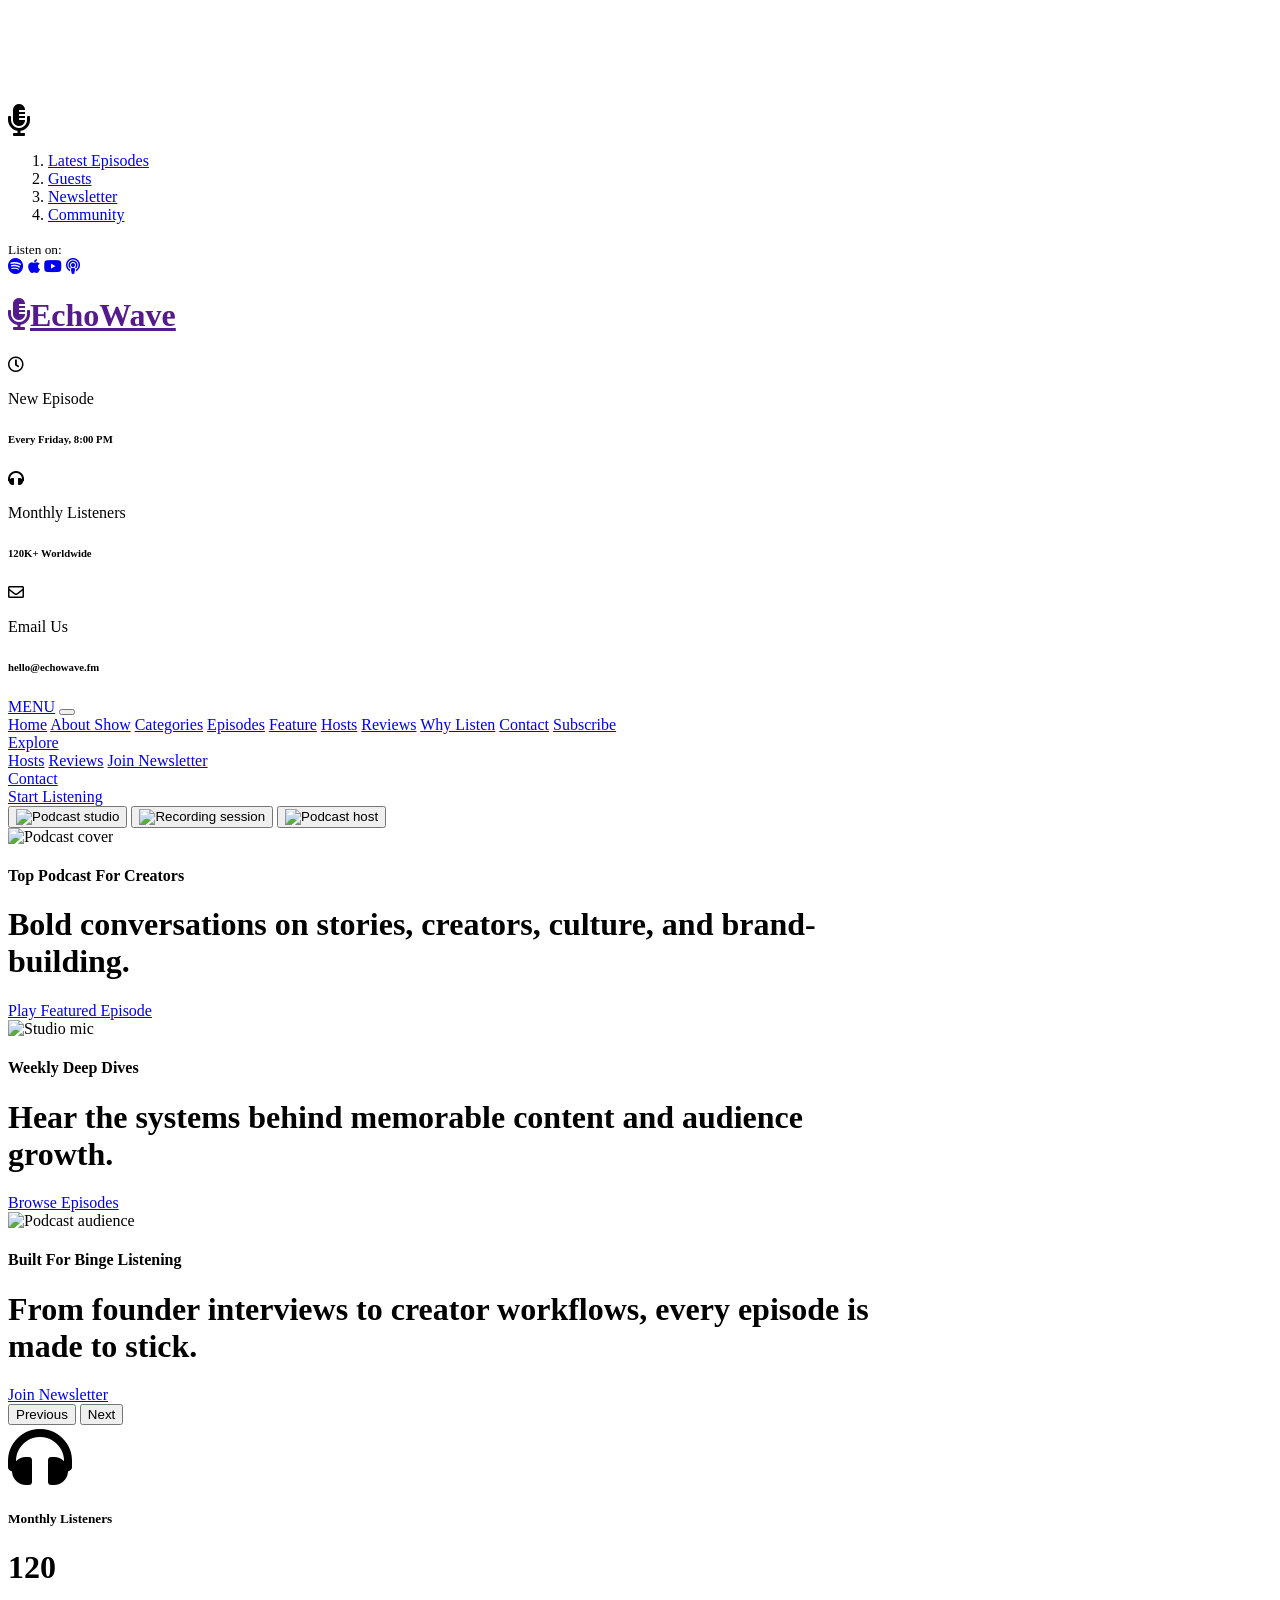
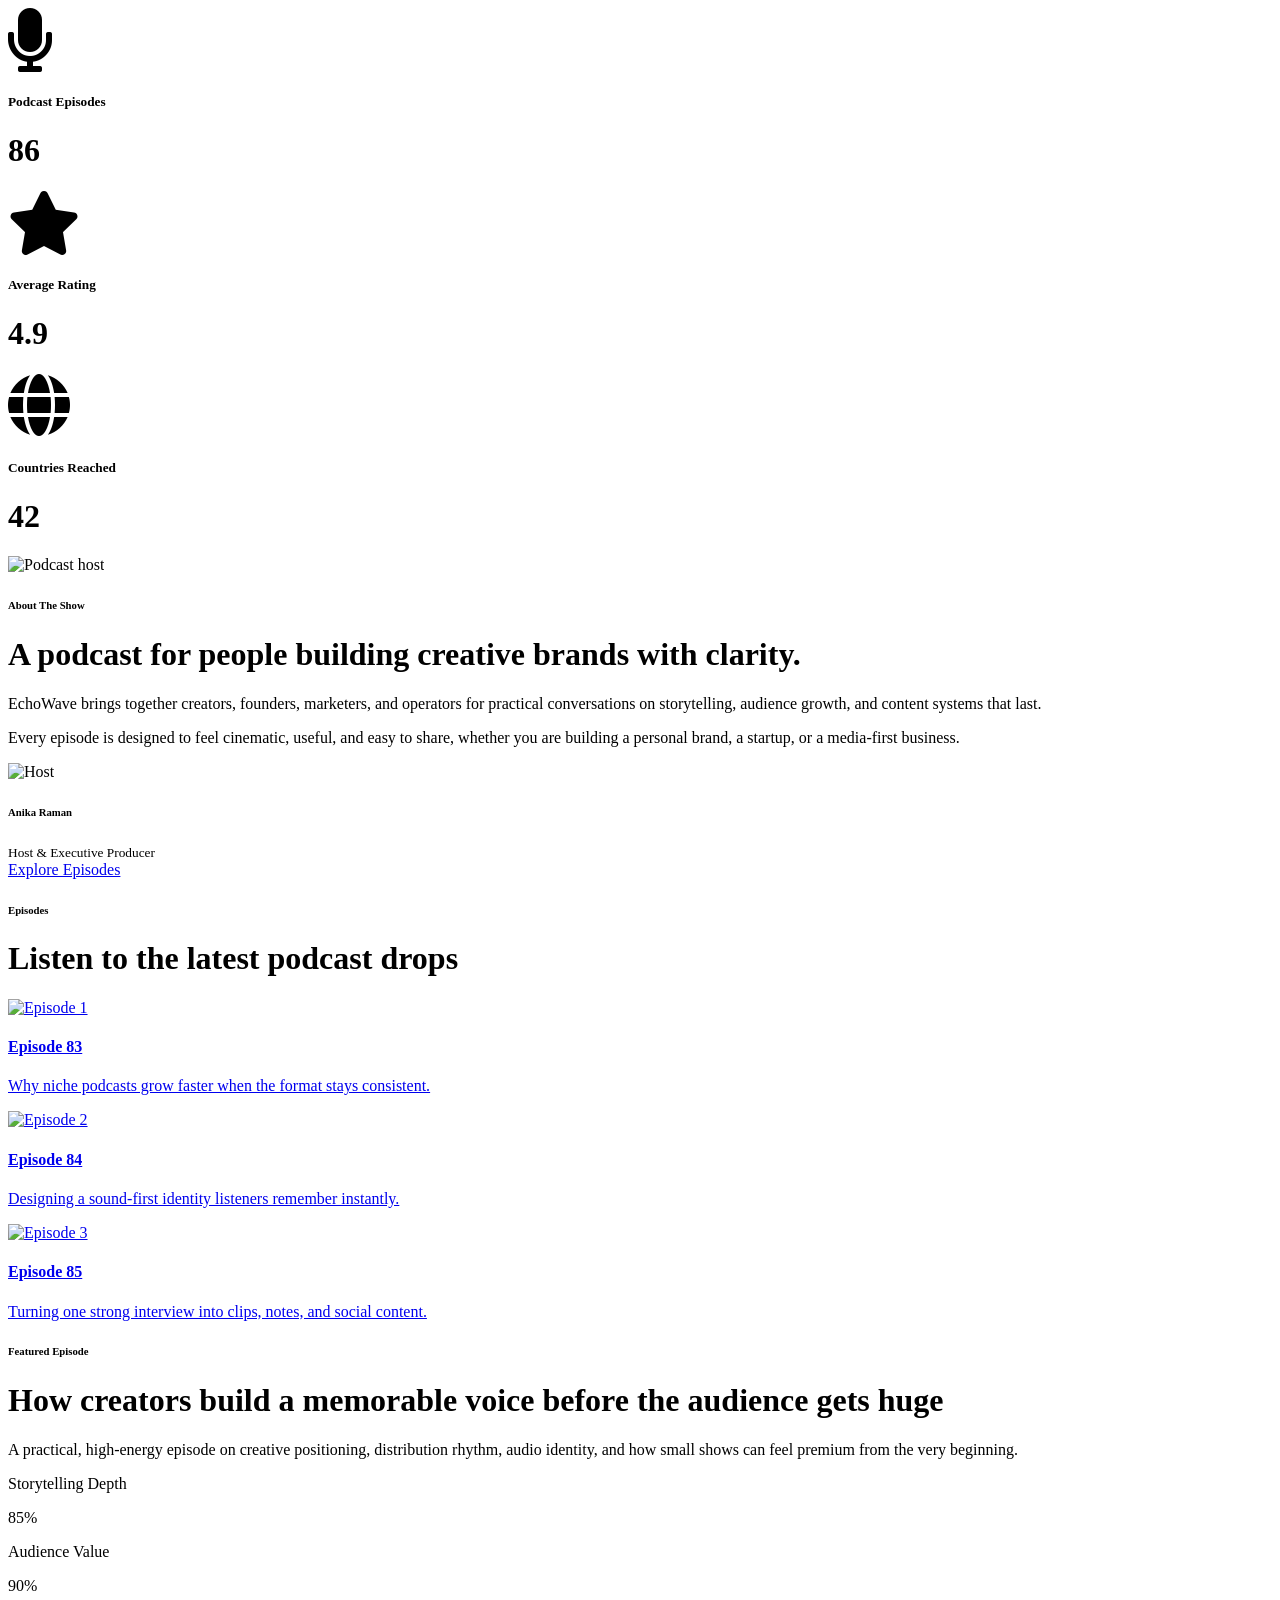
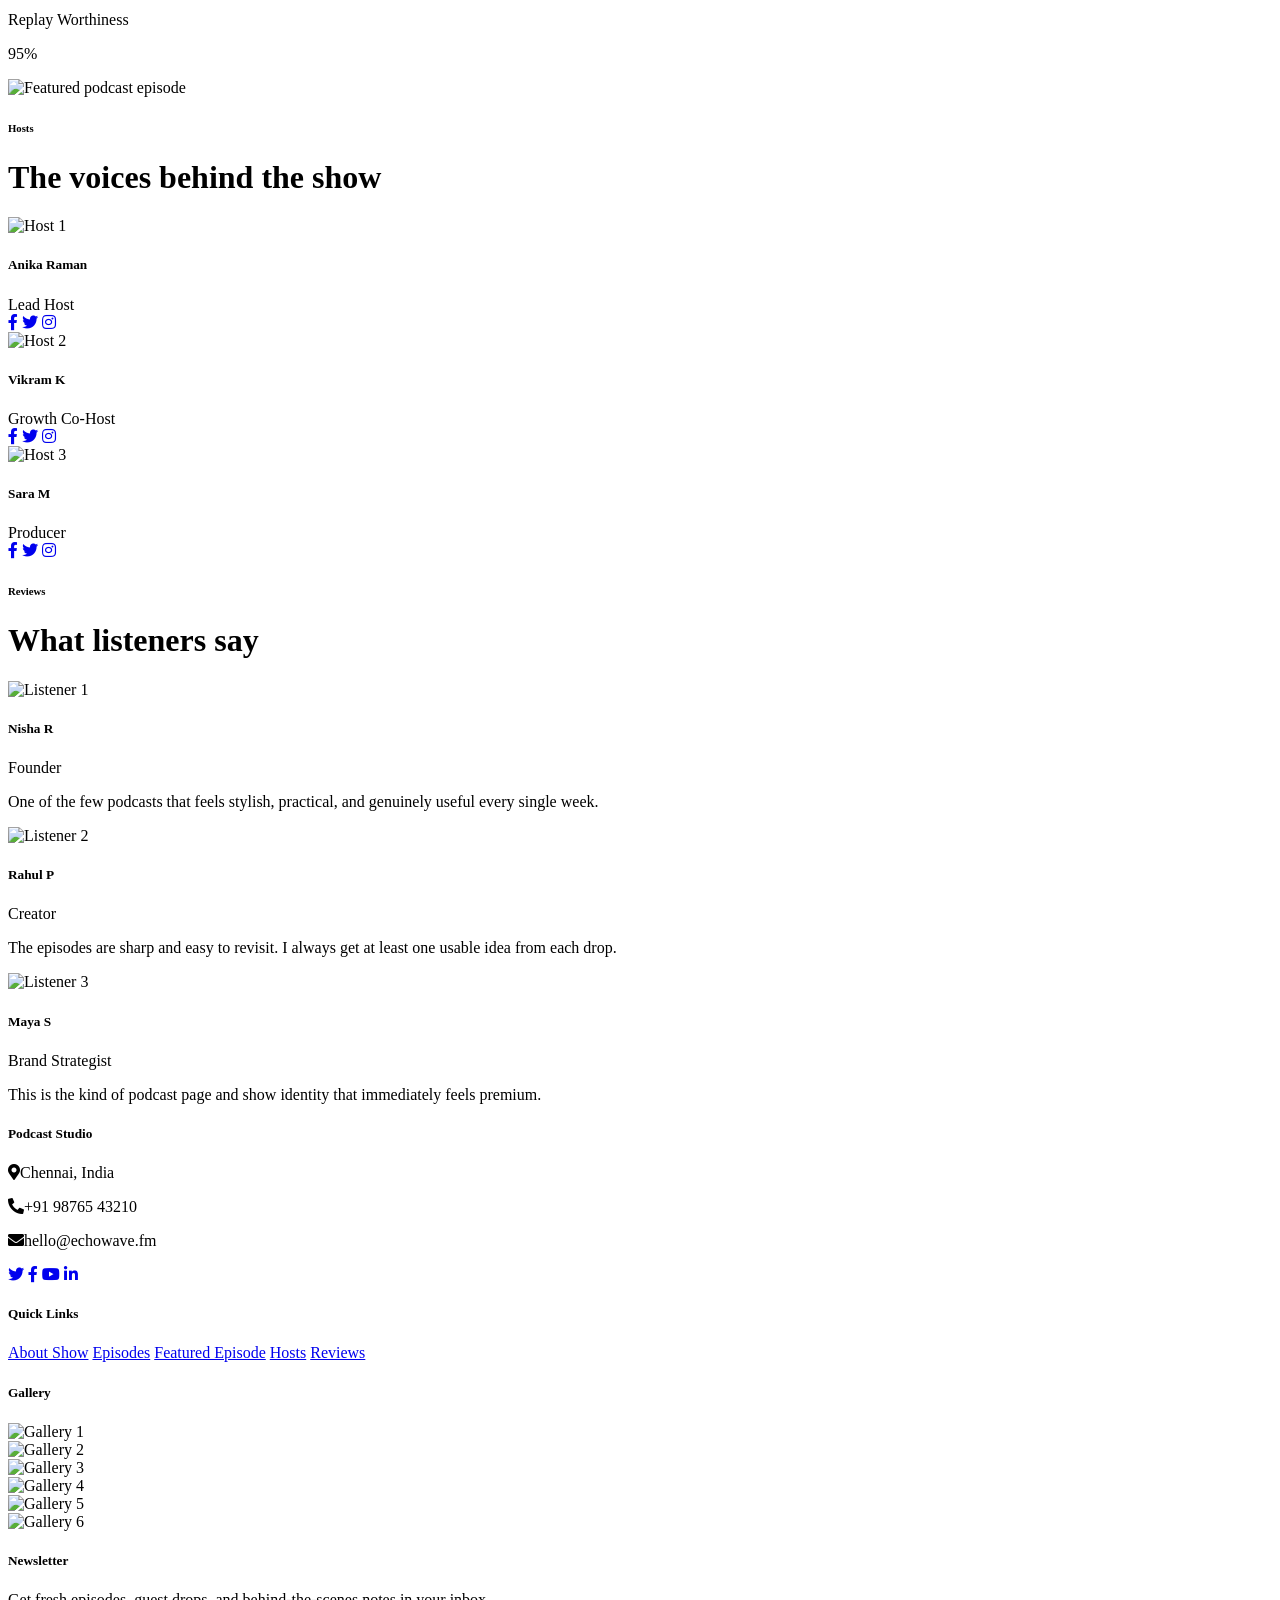
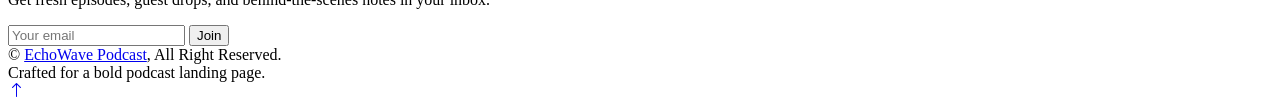
==== index.html @ df90d122 "Add files via upload" ====
<!DOCTYPE html>
<html lang="en">
<head>
    <meta charset="utf-8">
    <title>EchoWave Podcast</title>
    <meta content="width=device-width, initial-scale=1.0" name="viewport">
    <meta content="podcast, interviews, stories, creators" name="keywords">
    <meta content="EchoWave podcast landing page" name="description">

    <link href="img/favicon.ico" rel="icon">
    <link rel="preconnect" href="https://fonts.googleapis.com">
    <link rel="preconnect" href="https://fonts.gstatic.com" crossorigin>
    <link href="https://fonts.googleapis.com/css2?family=Open+Sans:wght@400;500;600;700;800&display=swap" rel="stylesheet">

    <link href="https://cdnjs.cloudflare.com/ajax/libs/font-awesome/5.10.0/css/all.min.css" rel="stylesheet">
    <link href="https://cdn.jsdelivr.net/npm/bootstrap-icons@1.4.1/font/bootstrap-icons.css" rel="stylesheet">

    <link href="lib/animate/animate.min.css" rel="stylesheet">
    <link href="lib/owlcarousel/assets/owl.carousel.min.css" rel="stylesheet">
    <link href="lib/lightbox/css/lightbox.min.css" rel="stylesheet">

    <link href="css/bootstrap.min.css" rel="stylesheet">
    <link href="css/style.css" rel="stylesheet">
</head>
<body>
    <div id="spinner" class="show bg-white position-fixed translate-middle w-100 vh-100 top-50 start-50 d-flex align-items-center justify-content-center">
        <div class="spinner-border position-relative text-primary" style="width: 6rem; height: 6rem;" role="status"></div>
        <i class="fa fa-microphone-alt fa-2x text-primary position-absolute top-50 start-50 translate-middle"></i>
    </div>

    <div class="container-fluid bg-light px-0 wow fadeIn" data-wow-delay="0.1s">
        <div class="row gx-0 align-items-center d-none d-lg-flex">
            <div class="col-lg-6 px-5 text-start">
                <ol class="breadcrumb mb-0">
                    <li class="breadcrumb-item"><a class="small text-secondary" href="#">Latest Episodes</a></li>
                    <li class="breadcrumb-item"><a class="small text-secondary" href="#">Guests</a></li>
                    <li class="breadcrumb-item"><a class="small text-secondary" href="#">Newsletter</a></li>
                    <li class="breadcrumb-item"><a class="small text-secondary" href="#">Community</a></li>
                </ol>
            </div>
            <div class="col-lg-6 px-5 text-end">
                <small>Listen on:</small>
                <div class="h-100 d-inline-flex align-items-center">
                    <a class="btn-square text-primary border-end rounded-0" href="#"><i class="fab fa-spotify"></i></a>
                    <a class="btn-square text-primary border-end rounded-0" href="#"><i class="fab fa-apple"></i></a>
                    <a class="btn-square text-primary border-end rounded-0" href="#"><i class="fab fa-youtube"></i></a>
                    <a class="btn-square text-primary pe-0" href="#"><i class="fas fa-podcast"></i></a>
                </div>
            </div>
        </div>
    </div>

    <div class="container-fluid py-4 px-5 wow fadeIn" data-wow-delay="0.1s">
        <div class="row align-items-center top-bar">
            <div class="col-lg-4 col-md-12 text-center text-lg-start">
                <a href="" class="navbar-brand m-0 p-0">
                    <h1 class="fw-bold text-primary m-0"><i class="fa fa-microphone-alt me-3"></i>EchoWave</h1>
                </a>
            </div>
            <div class="col-lg-8 col-md-7 d-none d-lg-block">
                <div class="row">
                    <div class="col-4">
                        <div class="d-flex align-items-center justify-content-end">
                            <div class="flex-shrink-0 btn-lg-square border rounded-circle">
                                <i class="far fa-clock text-primary"></i>
                            </div>
                            <div class="ps-3">
                                <p class="mb-2">New Episode</p>
                                <h6 class="mb-0">Every Friday, 8:00 PM</h6>
                            </div>
                        </div>
                    </div>
                    <div class="col-4">
                        <div class="d-flex align-items-center justify-content-end">
                            <div class="flex-shrink-0 btn-lg-square border rounded-circle">
                                <i class="fa fa-headphones text-primary"></i>
                            </div>
                            <div class="ps-3">
                                <p class="mb-2">Monthly Listeners</p>
                                <h6 class="mb-0">120K+ Worldwide</h6>
                            </div>
                        </div>
                    </div>
                    <div class="col-4">
                        <div class="d-flex align-items-center justify-content-end">
                            <div class="flex-shrink-0 btn-lg-square border rounded-circle">
                                <i class="far fa-envelope text-primary"></i>
                            </div>
                            <div class="ps-3">
                                <p class="mb-2">Email Us</p>
                                <h6 class="mb-0">hello@echowave.fm</h6>
                            </div>
                        </div>
                    </div>
                </div>
            </div>
        </div>
    </div>

    <nav class="navbar navbar-expand-lg bg-primary navbar-dark sticky-top py-lg-0 px-lg-5 wow fadeIn" data-wow-delay="0.1s">
        <a href="#" class="navbar-brand ms-3 d-lg-none">MENU</a>
        <button type="button" class="navbar-toggler me-3" data-bs-toggle="collapse" data-bs-target="#navbarCollapse">
            <span class="navbar-toggler-icon"></span>
        </button>
        <div class="collapse navbar-collapse" id="navbarCollapse">
            <div class="navbar-nav me-auto p-3 p-lg-0">
                 <a href="index.html" class="nav-item nav-link">Home</a>
                <a href="about.html" class="nav-item nav-link">About Show</a>
                <a href="service.html" class="nav-item nav-link">Categories</a>
                <a href="project.html" class="nav-item nav-link">Episodes</a>
                <a href="#feature.html" class="nav-item nav-link">Feature</a>
                <a href="team.html" class="nav-item nav-link">Hosts</a>
                <a href="testimonial.html" class="nav-item nav-link">Reviews</a>
                <a href="feature.html" class="nav-item nav-link">Why Listen</a>
                <a href="contact.html" class="nav-item nav-link">Contact</a>
                <a href="#newsletter" class="nav-item nav-link">Subscribe</a>
                <div class="nav-item dropdown">
                    <a href="#" class="nav-link dropdown-toggle" data-bs-toggle="dropdown">Explore</a>
                    <div class="dropdown-menu border-0 rounded-0 rounded-bottom m-0">
                        <a href="#hosts" class="dropdown-item">Hosts</a>
                        <a href="#reviews" class="dropdown-item">Reviews</a>
                        <a href="#contact" class="dropdown-item">Join Newsletter</a>
                    </div>
                </div>
                <a href="#contact" class="nav-item nav-link">Contact</a>
            </div>
            <a href="#episodes" class="btn btn-sm btn-light rounded-pill py-2 px-4 d-none d-lg-block">Start Listening</a>
        </div>
    </nav>

    <div class="container-fluid p-0 mb-5 wow fadeIn" data-wow-delay="0.1s">
        <div id="header-carousel" class="carousel slide" data-bs-ride="carousel">
            <div class="carousel-indicators">
                <button type="button" data-bs-target="#header-carousel" data-bs-slide-to="0" class="active" aria-current="true" aria-label="Slide 1">
                    <img class="img-fluid" src="img/carousel-1.jpg" alt="Podcast studio">
                </button>
                <button type="button" data-bs-target="#header-carousel" data-bs-slide-to="1" aria-label="Slide 2">
                    <img class="img-fluid" src="img/carousel-2.jpg" alt="Recording session">
                </button>
                <button type="button" data-bs-target="#header-carousel" data-bs-slide-to="2" aria-label="Slide 3">
                    <img class="img-fluid" src="img/carousel-3.jpg" alt="Podcast host">
                </button>
            </div>
            <div class="carousel-inner">
                <div class="carousel-item active">
                    <img class="w-100" src="img/carousel-1.jpg" alt="Podcast cover">
                    <div class="carousel-caption">
                        <div class="p-3" style="max-width: 900px;">
                            <h4 class="text-white text-uppercase mb-4 animated zoomIn">Top Podcast For Creators</h4>
                            <h1 class="display-1 text-white mb-4 animated zoomIn">Bold conversations on stories, creators, culture, and brand-building.</h1>
                            <a href="#featured" class="btn btn-primary rounded-pill py-3 px-5">Play Featured Episode</a>
                        </div>
                    </div>
                </div>
                <div class="carousel-item">
                    <img class="w-100" src="img/carousel-2.jpg" alt="Studio mic">
                    <div class="carousel-caption">
                        <div class="p-3" style="max-width: 900px;">
                            <h4 class="text-white text-uppercase mb-4 animated zoomIn">Weekly Deep Dives</h4>
                            <h1 class="display-1 text-white mb-4 animated zoomIn">Hear the systems behind memorable content and audience growth.</h1>
                            <a href="#episodes" class="btn btn-primary rounded-pill py-3 px-5">Browse Episodes</a>
                        </div>
                    </div>
                </div>
                <div class="carousel-item">
                    <img class="w-100" src="img/carousel-3.jpg" alt="Podcast audience">
                    <div class="carousel-caption">
                        <div class="p-3" style="max-width: 900px;">
                            <h4 class="text-white text-uppercase mb-4 animated zoomIn">Built For Binge Listening</h4>
                            <h1 class="display-1 text-white mb-4 animated zoomIn">From founder interviews to creator workflows, every episode is made to stick.</h1>
                            <a href="#contact" class="btn btn-primary rounded-pill py-3 px-5">Join Newsletter</a>
                        </div>
                    </div>
                </div>
            </div>
            <button class="carousel-control-prev" type="button" data-bs-target="#header-carousel" data-bs-slide="prev">
                <span class="carousel-control-prev-icon" aria-hidden="true"></span>
                <span class="visually-hidden">Previous</span>
            </button>
            <button class="carousel-control-next" type="button" data-bs-target="#header-carousel" data-bs-slide="next">
                <span class="carousel-control-next-icon" aria-hidden="true"></span>
                <span class="visually-hidden">Next</span>
            </button>
        </div>
    </div>

    <div class="container-xxl py-5">
        <div class="container">
            <div class="row g-4">
                <div class="col-lg-3 col-md-6 wow fadeInUp" data-wow-delay="0.1s">
                    <div class="fact-item bg-light rounded text-center h-100 p-5">
                        <i class="fa fa-headphones fa-4x text-primary mb-4"></i>
                        <h5 class="mb-3">Monthly Listeners</h5>
                        <h1 class="display-5 mb-0" data-toggle="counter-up">120</h1>
                    </div>
                </div>
                <div class="col-lg-3 col-md-6 wow fadeInUp" data-wow-delay="0.3s">
                    <div class="fact-item bg-light rounded text-center h-100 p-5">
                        <i class="fa fa-microphone fa-4x text-primary mb-4"></i>
                        <h5 class="mb-3">Podcast Episodes</h5>
                        <h1 class="display-5 mb-0" data-toggle="counter-up">86</h1>
                    </div>
                </div>
                <div class="col-lg-3 col-md-6 wow fadeInUp" data-wow-delay="0.5s">
                    <div class="fact-item bg-light rounded text-center h-100 p-5">
                        <i class="fa fa-star fa-4x text-primary mb-4"></i>
                        <h5 class="mb-3">Average Rating</h5>
                        <h1 class="display-5 mb-0">4.9</h1>
                    </div>
                </div>
                <div class="col-lg-3 col-md-6 wow fadeInUp" data-wow-delay="0.7s">
                    <div class="fact-item bg-light rounded text-center h-100 p-5">
                        <i class="fa fa-globe fa-4x text-primary mb-4"></i>
                        <h5 class="mb-3">Countries Reached</h5>
                        <h1 class="display-5 mb-0" data-toggle="counter-up">42</h1>
                    </div>
                </div>
            </div>
        </div>
    </div>

    <div class="container-xxl py-5" id="about">
        <div class="container">
            <div class="row g-5">
                <div class="col-lg-6 wow fadeInUp" data-wow-delay="0.1s">
                    <div class="img-border">
                        <img class="img-fluid" src="img/about.jpg" alt="Podcast host">
                    </div>
                </div>
                <div class="col-lg-6 wow fadeInUp" data-wow-delay="0.5s">
                    <div class="h-100">
                        <h6 class="section-title bg-white text-start text-primary pe-3">About The Show</h6>
                        <h1 class="display-6 mb-4">A podcast for people building <span class="text-primary">creative brands</span> with clarity.</h1>
                        <p>EchoWave brings together creators, founders, marketers, and operators for practical conversations on storytelling, audience growth, and content systems that last.</p>
                        <p class="mb-4">Every episode is designed to feel cinematic, useful, and easy to share, whether you are building a personal brand, a startup, or a media-first business.</p>
                        <div class="d-flex align-items-center mb-4 pb-2">
                            <img class="flex-shrink-0 rounded-circle" src="img/team-1.jpg" alt="Host" style="width: 50px; height: 50px;">
                            <div class="ps-4">
                                <h6>Anika Raman</h6>
                                <small>Host & Executive Producer</small>
                            </div>
                        </div>
                        <a class="btn btn-primary rounded-pill py-3 px-5" href="#episodes">Explore Episodes</a>
                    </div>
                </div>
            </div>
        </div>
    </div>

    <div class="container-xxl py-5" id="episodes">
        <div class="container">
            <div class="text-center mx-auto mb-5 wow fadeInUp" data-wow-delay="0.1s" style="max-width: 600px;">
                <h6 class="section-title bg-white text-center text-primary px-3">Episodes</h6>
                <h1 class="display-6 mb-4">Listen to the latest podcast drops</h1>
            </div>
            <div class="row g-4">
                <div class="col-lg-4 col-md-6 wow fadeInUp" data-wow-delay="0.1s">
                    <a class="service-item d-block rounded text-center h-100 p-4" href="#">
                        <img class="img-fluid rounded mb-4" src="img/service-1.jpg" alt="Episode 1">
                        <h4 class="mb-3">Episode 83</h4>
                        <p class="mb-0">Why niche podcasts grow faster when the format stays consistent.</p>
                    </a>
                </div>
                <div class="col-lg-4 col-md-6 wow fadeInUp" data-wow-delay="0.3s">
                    <a class="service-item d-block rounded text-center h-100 p-4" href="#">
                        <img class="img-fluid rounded mb-4" src="img/service-2.jpg" alt="Episode 2">
                        <h4 class="mb-3">Episode 84</h4>
                        <p class="mb-0">Designing a sound-first identity listeners remember instantly.</p>
                    </a>
                </div>
                <div class="col-lg-4 col-md-6 wow fadeInUp" data-wow-delay="0.5s">
                    <a class="service-item d-block rounded text-center h-100 p-4" href="#">
                        <img class="img-fluid rounded mb-4" src="img/service-3.jpg" alt="Episode 3">
                        <h4 class="mb-3">Episode 85</h4>
                        <p class="mb-0">Turning one strong interview into clips, notes, and social content.</p>
                    </a>
                </div>
            </div>
        </div>
    </div>

    <div class="container-xxl py-5" id="featured">
        <div class="container">
            <div class="row g-5">
                <div class="col-lg-6 wow fadeInUp" data-wow-delay="0.1s">
                    <div class="h-100">
                        <h6 class="section-title bg-white text-start text-primary pe-3">Featured Episode</h6>
                        <h1 class="display-6 mb-4">How creators build a memorable voice before the audience gets huge</h1>
                        <p class="mb-4">A practical, high-energy episode on creative positioning, distribution rhythm, audio identity, and how small shows can feel premium from the very beginning.</p>
                        <div class="row g-4">
                            <div class="col-12">
                                <div class="skill">
                                    <div class="d-flex justify-content-between">
                                        <p class="mb-2">Storytelling Depth</p>
                                        <p class="mb-2">85%</p>
                                    </div>
                                    <div class="progress">
                                        <div class="progress-bar bg-primary" role="progressbar" aria-valuenow="85" aria-valuemin="0" aria-valuemax="100"></div>
                                    </div>
                                </div>
                            </div>
                            <div class="col-12">
                                <div class="skill">
                                    <div class="d-flex justify-content-between">
                                        <p class="mb-2">Audience Value</p>
                                        <p class="mb-2">90%</p>
                                    </div>
                                    <div class="progress">
                                        <div class="progress-bar bg-primary" role="progressbar" aria-valuenow="90" aria-valuemin="0" aria-valuemax="100"></div>
                                    </div>
                                </div>
                            </div>
                            <div class="col-12">
                                <div class="skill">
                                    <div class="d-flex justify-content-between">
                                        <p class="mb-2">Replay Worthiness</p>
                                        <p class="mb-2">95%</p>
                                    </div>
                                    <div class="progress">
                                        <div class="progress-bar bg-primary" role="progressbar" aria-valuenow="95" aria-valuemin="0" aria-valuemax="100"></div>
                                    </div>
                                </div>
                            </div>
                        </div>
                    </div>
                </div>
                <div class="col-lg-6 wow fadeInUp" data-wow-delay="0.5s">
                    <div class="img-border">
                        <img class="img-fluid" src="img/feature.jpg" alt="Featured podcast episode">
                    </div>
                </div>
            </div>
        </div>
    </div>

    <div class="container-xxl py-5" id="hosts">
        <div class="container">
            <div class="text-center mx-auto mb-5 wow fadeInUp" data-wow-delay="0.1s" style="max-width: 600px;">
                <h6 class="section-title bg-white text-center text-primary px-3">Hosts</h6>
                <h1 class="display-6 mb-4">The voices behind the show</h1>
            </div>
            <div class="row g-4">
                <div class="col-lg-4 col-md-6 wow fadeInUp" data-wow-delay="0.1s">
                    <div class="team-item text-center p-4">
                        <img class="img-fluid border rounded-circle w-75 p-2 mb-4" src="img/team-1.jpg" alt="Host 1">
                        <div class="team-text">
                            <div class="team-title">
                                <h5>Anika Raman</h5>
                                <span>Lead Host</span>
                            </div>
                            <div class="team-social">
                                <a class="btn btn-square btn-primary rounded-circle" href="#"><i class="fab fa-facebook-f"></i></a>
                                <a class="btn btn-square btn-primary rounded-circle" href="#"><i class="fab fa-twitter"></i></a>
                                <a class="btn btn-square btn-primary rounded-circle" href="#"><i class="fab fa-instagram"></i></a>
                            </div>
                        </div>
                    </div>
                </div>
                <div class="col-lg-4 col-md-6 wow fadeInUp" data-wow-delay="0.3s">
                    <div class="team-item text-center p-4">
                        <img class="img-fluid border rounded-circle w-75 p-2 mb-4" src="img/team-2.jpg" alt="Host 2">
                        <div class="team-text">
                            <div class="team-title">
                                <h5>Vikram K</h5>
                                <span>Growth Co-Host</span>
                            </div>
                            <div class="team-social">
                                <a class="btn btn-square btn-primary rounded-circle" href="#"><i class="fab fa-facebook-f"></i></a>
                                <a class="btn btn-square btn-primary rounded-circle" href="#"><i class="fab fa-twitter"></i></a>
                                <a class="btn btn-square btn-primary rounded-circle" href="#"><i class="fab fa-instagram"></i></a>
                            </div>
                        </div>
                    </div>
                </div>
                <div class="col-lg-4 col-md-6 wow fadeInUp" data-wow-delay="0.5s">
                    <div class="team-item text-center p-4">
                        <img class="img-fluid border rounded-circle w-75 p-2 mb-4" src="img/team-3.jpg" alt="Host 3">
                        <div class="team-text">
                            <div class="team-title">
                                <h5>Sara M</h5>
                                <span>Producer</span>
                            </div>
                            <div class="team-social">
                                <a class="btn btn-square btn-primary rounded-circle" href="#"><i class="fab fa-facebook-f"></i></a>
                                <a class="btn btn-square btn-primary rounded-circle" href="#"><i class="fab fa-twitter"></i></a>
                                <a class="btn btn-square btn-primary rounded-circle" href="#"><i class="fab fa-instagram"></i></a>
                            </div>
                        </div>
                    </div>
                </div>
            </div>
        </div>
    </div>

    <div class="container-xxl py-5" id="reviews">
        <div class="container">
            <div class="text-center mx-auto mb-5 wow fadeInUp" data-wow-delay="0.1s" style="max-width: 600px;">
                <h6 class="section-title bg-white text-center text-primary px-3">Reviews</h6>
                <h1 class="display-6 mb-4">What listeners say</h1>
            </div>
            <div class="owl-carousel testimonial-carousel wow fadeInUp" data-wow-delay="0.1s">
                <div class="testimonial-item bg-light rounded p-4">
                    <div class="d-flex align-items-center mb-4">
                        <img class="flex-shrink-0 rounded-circle border p-1" src="img/testimonial-1.jpg" alt="Listener 1">
                        <div class="ms-4">
                            <h5 class="mb-1">Nisha R</h5>
                            <span>Founder</span>
                        </div>
                    </div>
                    <p class="mb-0">One of the few podcasts that feels stylish, practical, and genuinely useful every single week.</p>
                </div>
                <div class="testimonial-item bg-light rounded p-4">
                    <div class="d-flex align-items-center mb-4">
                        <img class="flex-shrink-0 rounded-circle border p-1" src="img/testimonial-2.jpg" alt="Listener 2">
                        <div class="ms-4">
                            <h5 class="mb-1">Rahul P</h5>
                            <span>Creator</span>
                        </div>
                    </div>
                    <p class="mb-0">The episodes are sharp and easy to revisit. I always get at least one usable idea from each drop.</p>
                </div>
                <div class="testimonial-item bg-light rounded p-4">
                    <div class="d-flex align-items-center mb-4">
                        <img class="flex-shrink-0 rounded-circle border p-1" src="img/testimonial-3.jpg" alt="Listener 3">
                        <div class="ms-4">
                            <h5 class="mb-1">Maya S</h5>
                            <span>Brand Strategist</span>
                        </div>
                    </div>
                    <p class="mb-0">This is the kind of podcast page and show identity that immediately feels premium.</p>
                </div>
            </div>
        </div>
    </div>

    <div class="container-fluid bg-dark text-body footer mt-5 pt-5 wow fadeIn" data-wow-delay="0.1s" id="contact">
        <div class="container py-5">
            <div class="row g-5">
                <div class="col-lg-3 col-md-6">
                    <h5 class="text-light mb-4">Podcast Studio</h5>
                    <p class="mb-2"><i class="fa fa-map-marker-alt me-3"></i>Chennai, India</p>
                    <p class="mb-2"><i class="fa fa-phone-alt me-3"></i>+91 98765 43210</p>
                    <p class="mb-2"><i class="fa fa-envelope me-3"></i>hello@echowave.fm</p>
                    <div class="d-flex pt-2">
                        <a class="btn btn-square btn-outline-secondary rounded-circle me-1" href="#"><i class="fab fa-twitter"></i></a>
                        <a class="btn btn-square btn-outline-secondary rounded-circle me-1" href="#"><i class="fab fa-facebook-f"></i></a>
                        <a class="btn btn-square btn-outline-secondary rounded-circle me-1" href="#"><i class="fab fa-youtube"></i></a>
                        <a class="btn btn-square btn-outline-secondary rounded-circle me-0" href="#"><i class="fab fa-linkedin-in"></i></a>
                    </div>
                </div>
                <div class="col-lg-3 col-md-6">
                    <h5 class="text-light mb-4">Quick Links</h5>
                    <a class="btn btn-link" href="#about">About Show</a>
                    <a class="btn btn-link" href="#episodes">Episodes</a>
                    <a class="btn btn-link" href="#featured">Featured Episode</a>
                    <a class="btn btn-link" href="#hosts">Hosts</a>
                    <a class="btn btn-link" href="#reviews">Reviews</a>
                </div>
                <div class="col-lg-3 col-md-6">
                    <h5 class="text-light mb-4">Gallery</h5>
                    <div class="row g-2">
                        <div class="col-4"><img class="img-fluid rounded" src="img/project-1.jpg" alt="Gallery 1"></div>
                        <div class="col-4"><img class="img-fluid rounded" src="img/project-2.jpg" alt="Gallery 2"></div>
                        <div class="col-4"><img class="img-fluid rounded" src="img/project-3.jpg" alt="Gallery 3"></div>
                        <div class="col-4"><img class="img-fluid rounded" src="img/project-4.jpg" alt="Gallery 4"></div>
                        <div class="col-4"><img class="img-fluid rounded" src="img/project-5.jpg" alt="Gallery 5"></div>
                        <div class="col-4"><img class="img-fluid rounded" src="img/project-6.jpg" alt="Gallery 6"></div>
                    </div>
                </div>
                <div class="col-lg-3 col-md-6">
                    <h5 class="text-light mb-4">Newsletter</h5>
                    <p>Get fresh episodes, guest drops, and behind-the-scenes notes in your inbox.</p>
                    <div class="position-relative mx-auto" style="max-width: 400px;">
                        <input class="form-control bg-transparent border-secondary w-100 py-3 ps-4 pe-5" type="text" placeholder="Your email">
                        <button type="button" class="btn btn-primary py-2 position-absolute top-0 end-0 mt-2 me-2">Join</button>
                    </div>
                </div>
            </div>
        </div>
        <div class="container-fluid copyright">
            <div class="container">
                <div class="row">
                    <div class="col-md-6 text-center text-md-start mb-3 mb-md-0">
                        &copy; <a href="#">EchoWave Podcast</a>, All Right Reserved.
                    </div>
                    <div class="col-md-6 text-center text-md-end">
                        Crafted for a bold podcast landing page.
                    </div>
                </div>
            </div>
        </div>
    </div>

    <a href="#" class="btn btn-lg btn-primary btn-lg-square rounded-circle back-to-top"><i class="bi bi-arrow-up"></i></a>

    <script src="https://code.jquery.com/jquery-3.4.1.min.js"></script>
    <script src="https://cdn.jsdelivr.net/npm/bootstrap@5.0.0/dist/js/bootstrap.bundle.min.js"></script>
    <script src="lib/wow/wow.min.js"></script>
    <script src="lib/easing/easing.min.js"></script>
    <script src="lib/waypoints/waypoints.min.js"></script>
    <script src="lib/counterup/counterup.min.js"></script>
    <script src="lib/owlcarousel/owl.carousel.min.js"></script>
    <script src="lib/lightbox/js/lightbox.min.js"></script>
    <script src="js/main.js"></script>
</body>
</html>
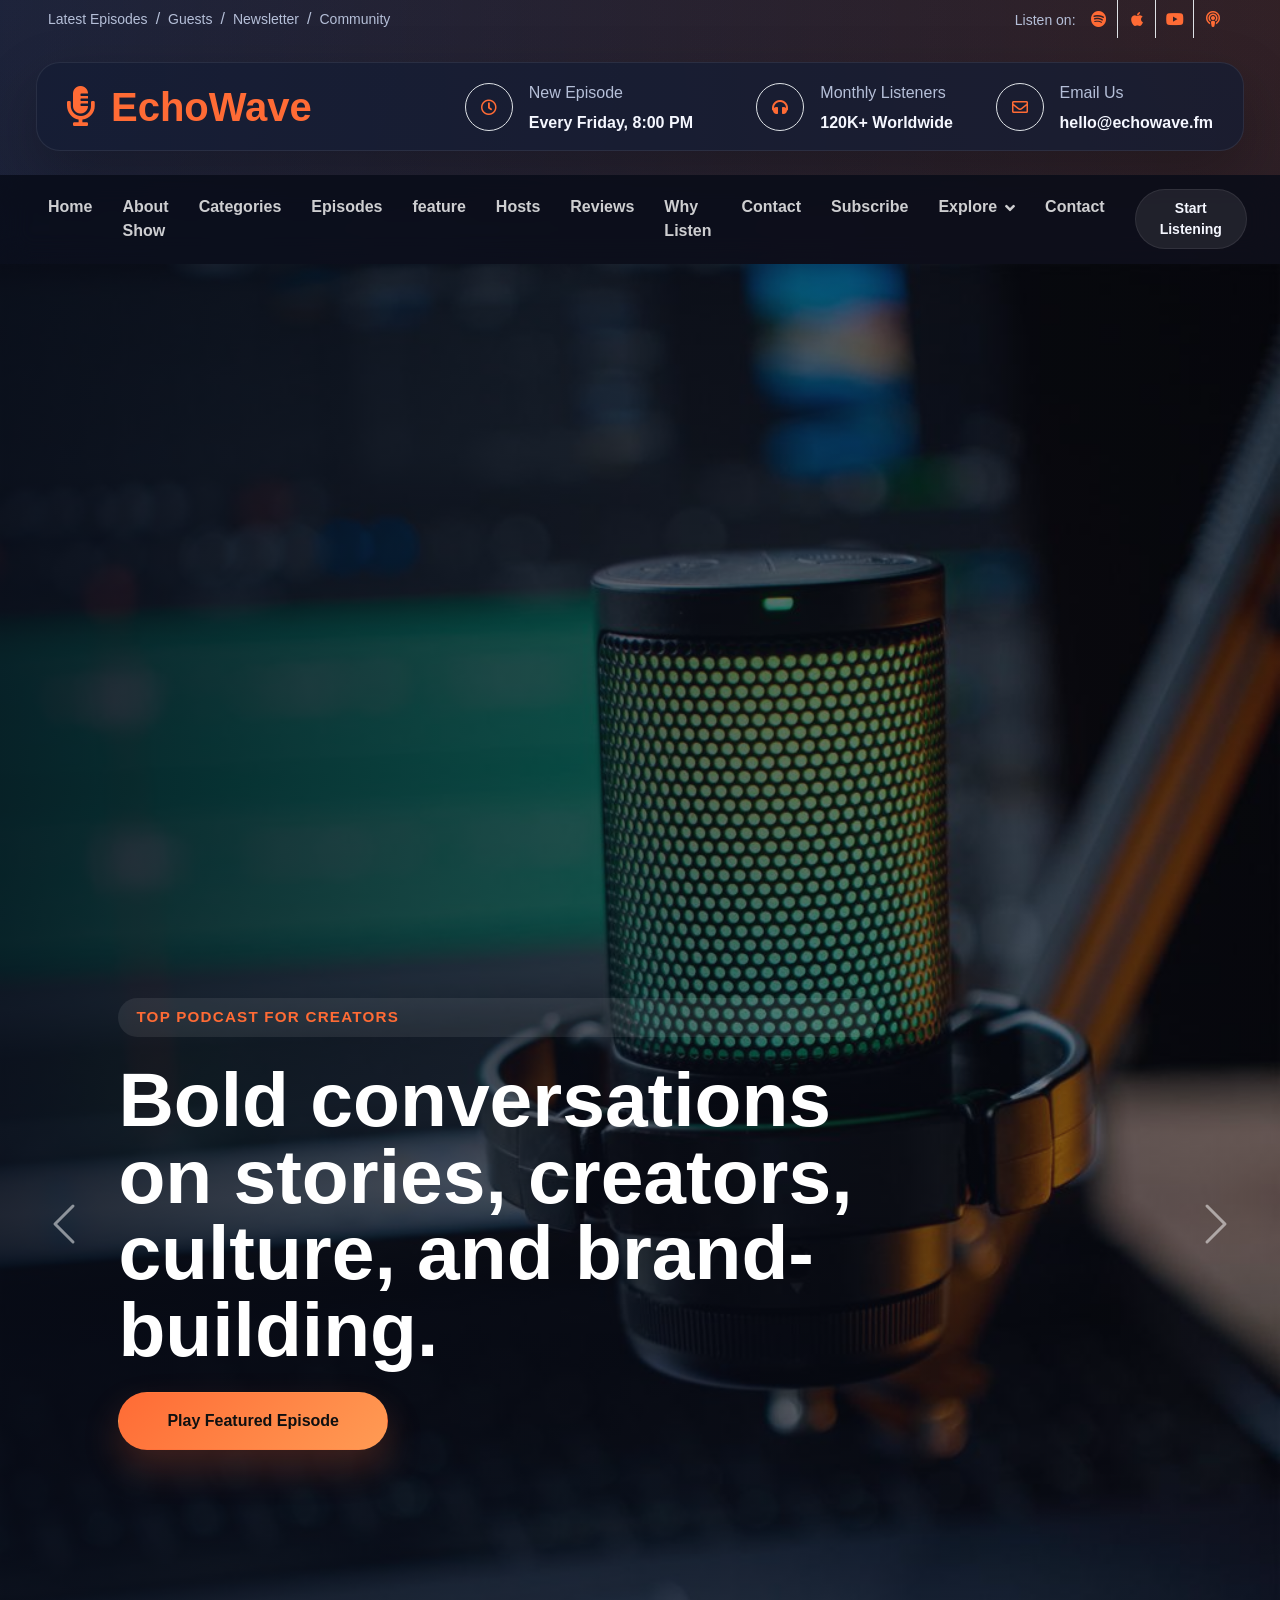
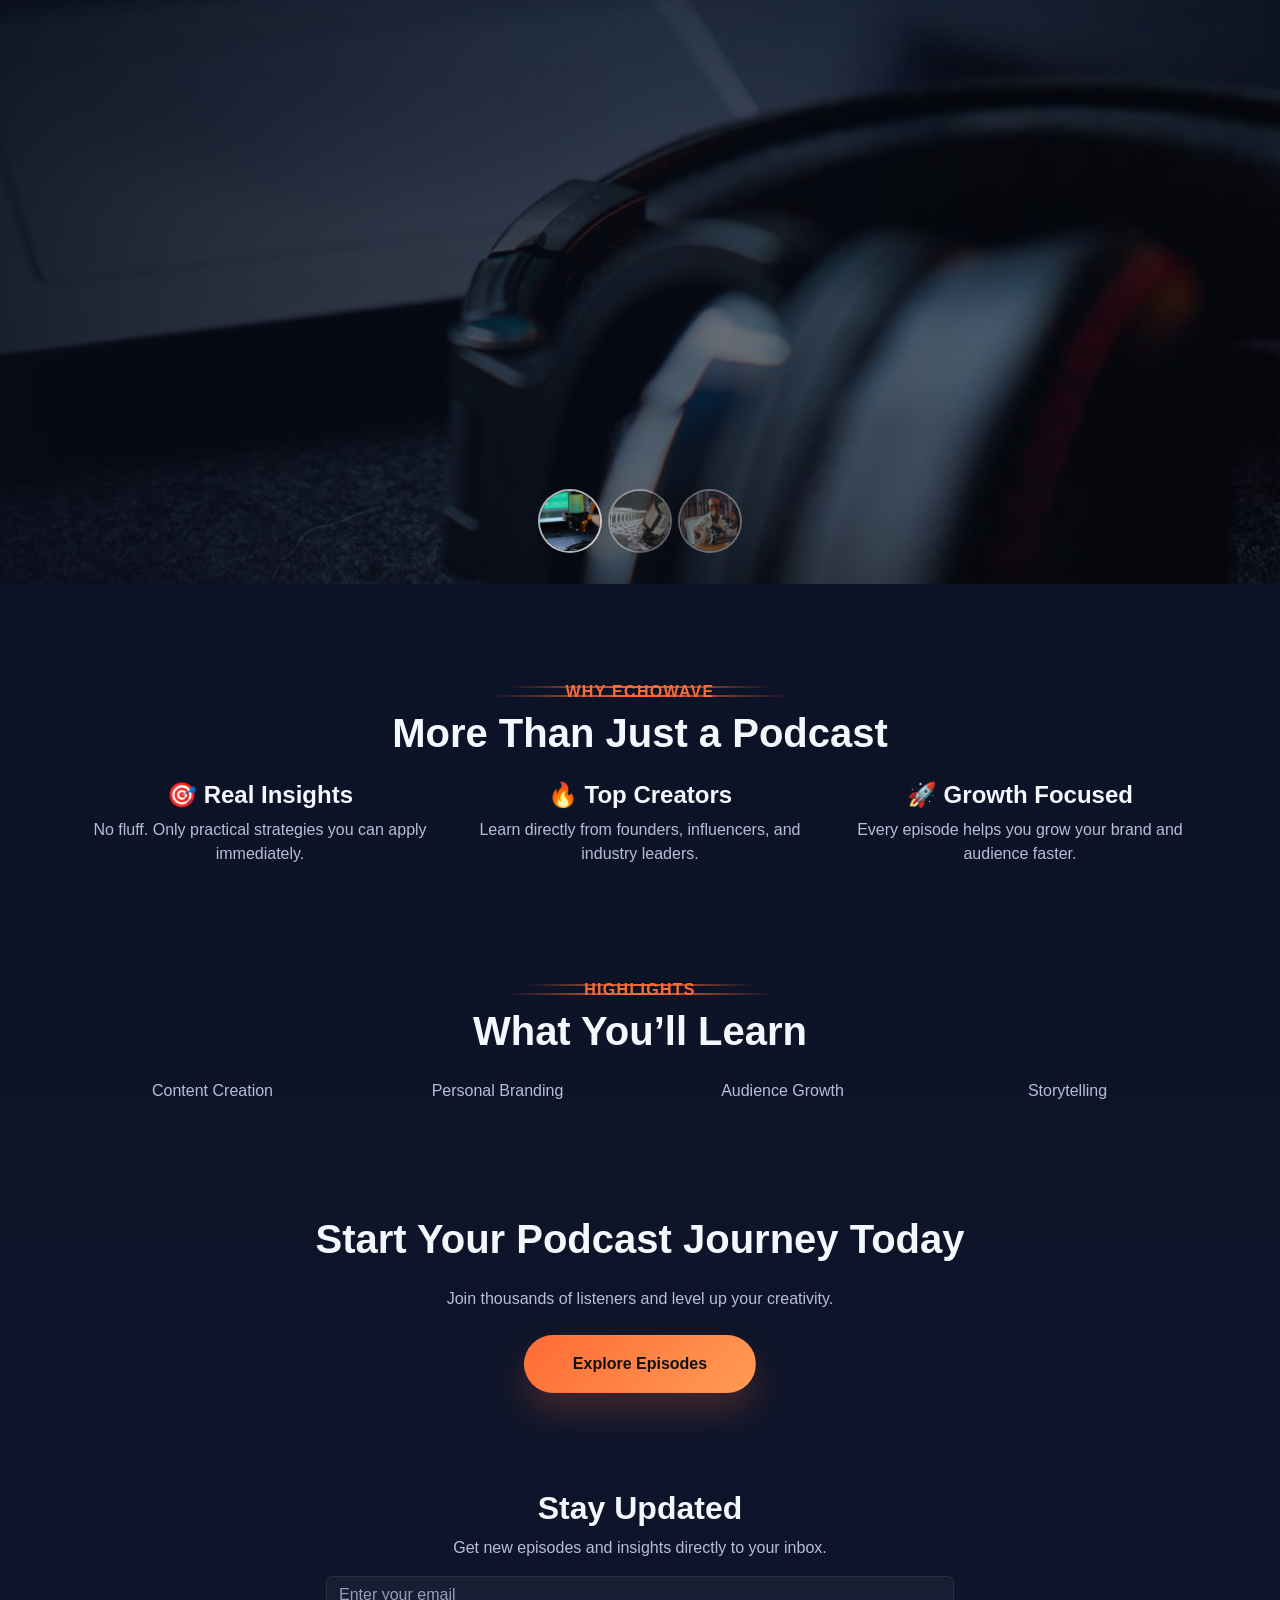
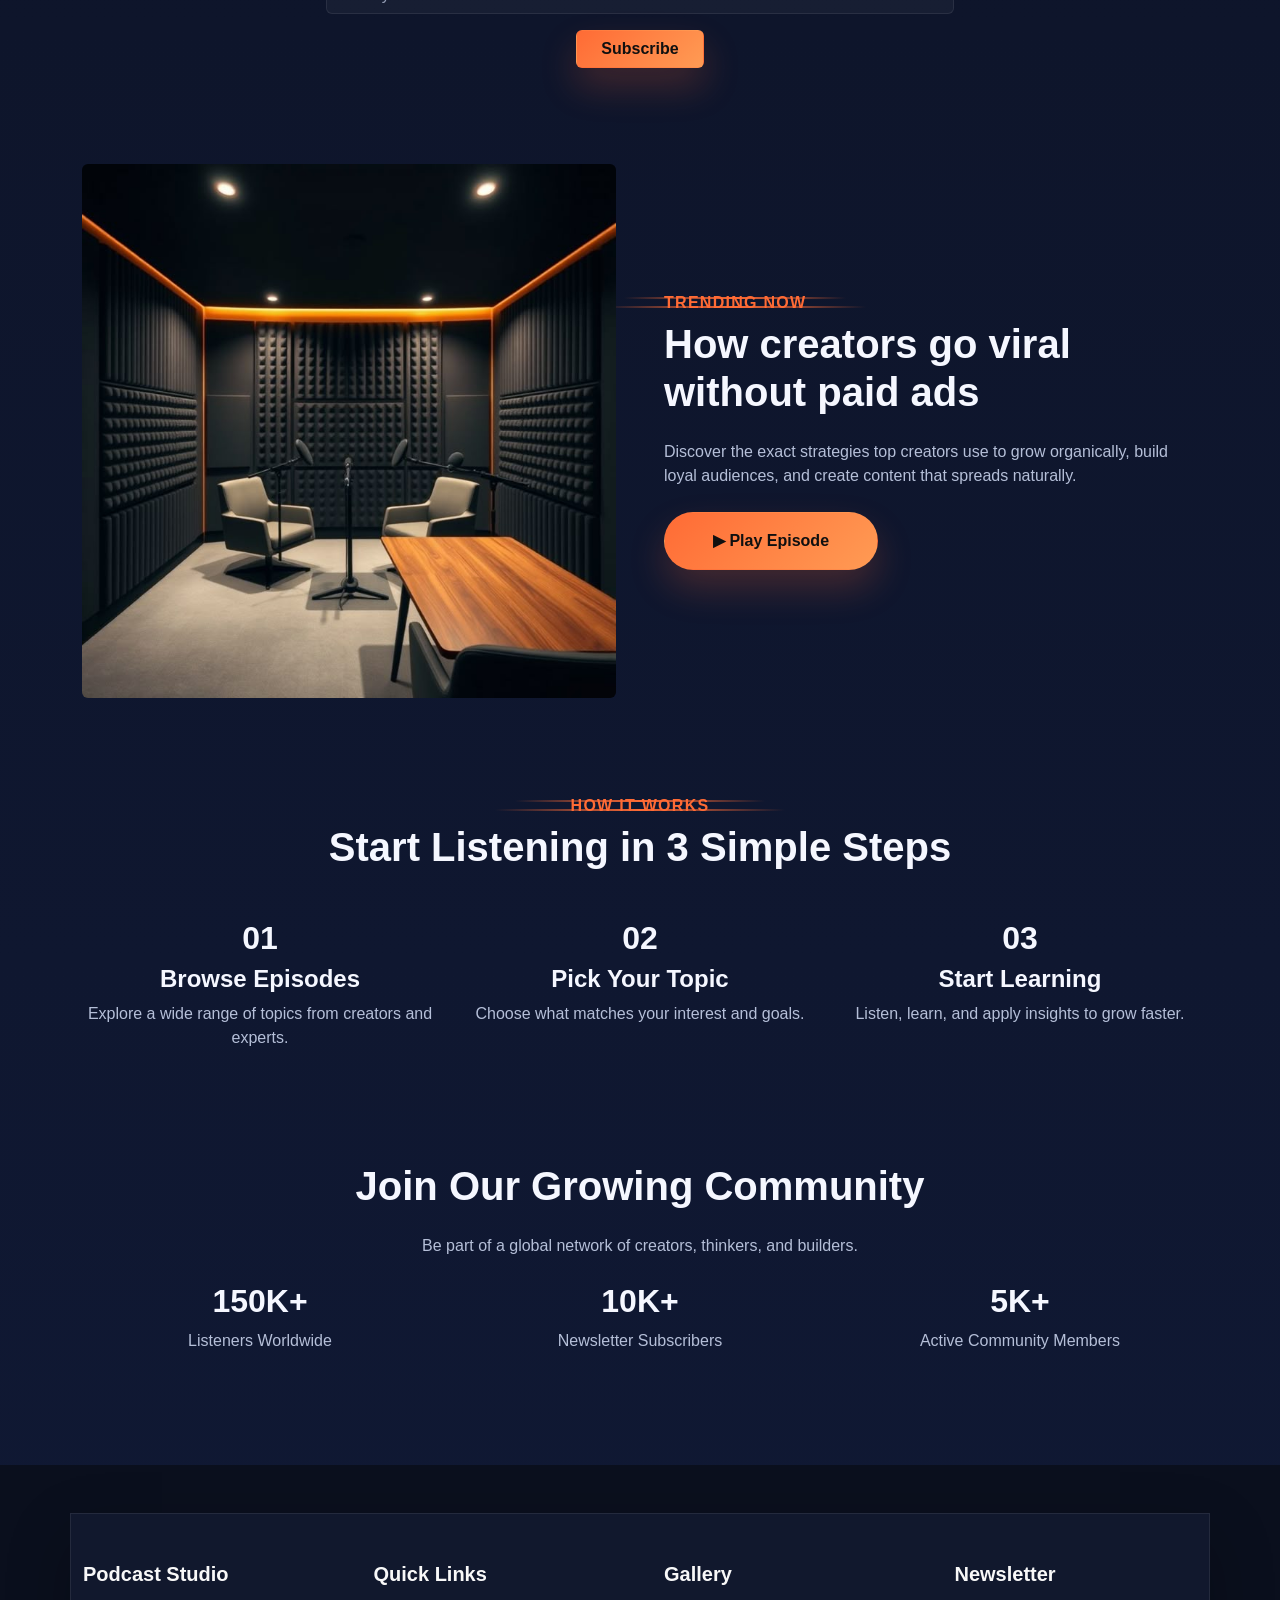
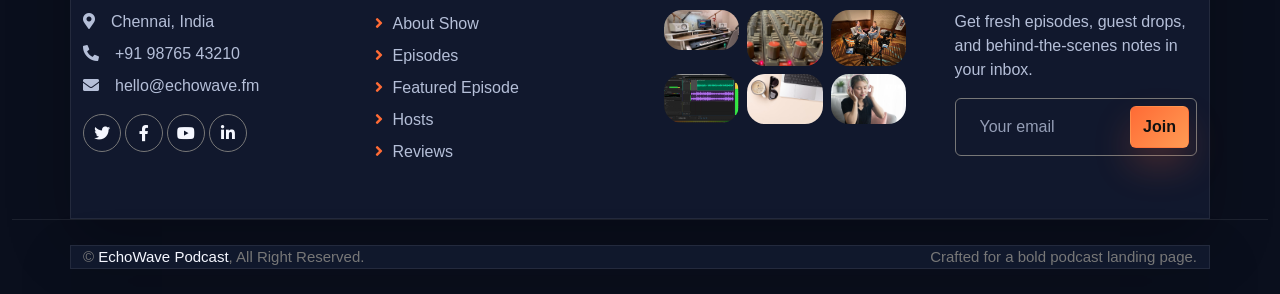
==== commit f5e710c4: "Add files via upload" ====
--- a/index.html
+++ b/index.html
@@ -108,7 +108,7 @@
                 <a href="about.html" class="nav-item nav-link">About Show</a>
                 <a href="service.html" class="nav-item nav-link">Categories</a>
                 <a href="project.html" class="nav-item nav-link">Episodes</a>
-                <a href="#feature.html" class="nav-item nav-link">Feature</a>
+                <a href="#feature.html" class="nav-item nav-link">feature</a>
                 <a href="team.html" class="nav-item nav-link">Hosts</a>
                 <a href="testimonial.html" class="nav-item nav-link">Reviews</a>
                 <a href="feature.html" class="nav-item nav-link">Why Listen</a>
@@ -185,253 +185,150 @@
     </div>
 
     <div class="container-xxl py-5">
-        <div class="container">
-            <div class="row g-4">
-                <div class="col-lg-3 col-md-6 wow fadeInUp" data-wow-delay="0.1s">
-                    <div class="fact-item bg-light rounded text-center h-100 p-5">
-                        <i class="fa fa-headphones fa-4x text-primary mb-4"></i>
-                        <h5 class="mb-3">Monthly Listeners</h5>
-                        <h1 class="display-5 mb-0" data-toggle="counter-up">120</h1>
-                    </div>
-                </div>
-                <div class="col-lg-3 col-md-6 wow fadeInUp" data-wow-delay="0.3s">
-                    <div class="fact-item bg-light rounded text-center h-100 p-5">
-                        <i class="fa fa-microphone fa-4x text-primary mb-4"></i>
-                        <h5 class="mb-3">Podcast Episodes</h5>
-                        <h1 class="display-5 mb-0" data-toggle="counter-up">86</h1>
-                    </div>
-                </div>
-                <div class="col-lg-3 col-md-6 wow fadeInUp" data-wow-delay="0.5s">
-                    <div class="fact-item bg-light rounded text-center h-100 p-5">
-                        <i class="fa fa-star fa-4x text-primary mb-4"></i>
-                        <h5 class="mb-3">Average Rating</h5>
-                        <h1 class="display-5 mb-0">4.9</h1>
-                    </div>
-                </div>
-                <div class="col-lg-3 col-md-6 wow fadeInUp" data-wow-delay="0.7s">
-                    <div class="fact-item bg-light rounded text-center h-100 p-5">
-                        <i class="fa fa-globe fa-4x text-primary mb-4"></i>
-                        <h5 class="mb-3">Countries Reached</h5>
-                        <h1 class="display-5 mb-0" data-toggle="counter-up">42</h1>
-                    </div>
-                </div>
-            </div>
-        </div>
-    </div>
-
-    <div class="container-xxl py-5" id="about">
-        <div class="container">
-            <div class="row g-5">
-                <div class="col-lg-6 wow fadeInUp" data-wow-delay="0.1s">
-                    <div class="img-border">
-                        <img class="img-fluid" src="img/about.jpg" alt="Podcast host">
-                    </div>
-                </div>
-                <div class="col-lg-6 wow fadeInUp" data-wow-delay="0.5s">
-                    <div class="h-100">
-                        <h6 class="section-title bg-white text-start text-primary pe-3">About The Show</h6>
-                        <h1 class="display-6 mb-4">A podcast for people building <span class="text-primary">creative brands</span> with clarity.</h1>
-                        <p>EchoWave brings together creators, founders, marketers, and operators for practical conversations on storytelling, audience growth, and content systems that last.</p>
-                        <p class="mb-4">Every episode is designed to feel cinematic, useful, and easy to share, whether you are building a personal brand, a startup, or a media-first business.</p>
-                        <div class="d-flex align-items-center mb-4 pb-2">
-                            <img class="flex-shrink-0 rounded-circle" src="img/team-1.jpg" alt="Host" style="width: 50px; height: 50px;">
-                            <div class="ps-4">
-                                <h6>Anika Raman</h6>
-                                <small>Host & Executive Producer</small>
-                            </div>
-                        </div>
-                        <a class="btn btn-primary rounded-pill py-3 px-5" href="#episodes">Explore Episodes</a>
-                    </div>
-                </div>
-            </div>
-        </div>
-    </div>
-
-    <div class="container-xxl py-5" id="episodes">
-        <div class="container">
-            <div class="text-center mx-auto mb-5 wow fadeInUp" data-wow-delay="0.1s" style="max-width: 600px;">
-                <h6 class="section-title bg-white text-center text-primary px-3">Episodes</h6>
-                <h1 class="display-6 mb-4">Listen to the latest podcast drops</h1>
-            </div>
-            <div class="row g-4">
-                <div class="col-lg-4 col-md-6 wow fadeInUp" data-wow-delay="0.1s">
-                    <a class="service-item d-block rounded text-center h-100 p-4" href="#">
-                        <img class="img-fluid rounded mb-4" src="img/service-1.jpg" alt="Episode 1">
-                        <h4 class="mb-3">Episode 83</h4>
-                        <p class="mb-0">Why niche podcasts grow faster when the format stays consistent.</p>
-                    </a>
-                </div>
-                <div class="col-lg-4 col-md-6 wow fadeInUp" data-wow-delay="0.3s">
-                    <a class="service-item d-block rounded text-center h-100 p-4" href="#">
-                        <img class="img-fluid rounded mb-4" src="img/service-2.jpg" alt="Episode 2">
-                        <h4 class="mb-3">Episode 84</h4>
-                        <p class="mb-0">Designing a sound-first identity listeners remember instantly.</p>
-                    </a>
-                </div>
-                <div class="col-lg-4 col-md-6 wow fadeInUp" data-wow-delay="0.5s">
-                    <a class="service-item d-block rounded text-center h-100 p-4" href="#">
-                        <img class="img-fluid rounded mb-4" src="img/service-3.jpg" alt="Episode 3">
-                        <h4 class="mb-3">Episode 85</h4>
-                        <p class="mb-0">Turning one strong interview into clips, notes, and social content.</p>
-                    </a>
-                </div>
-            </div>
-        </div>
-    </div>
-
-    <div class="container-xxl py-5" id="featured">
-        <div class="container">
-            <div class="row g-5">
-                <div class="col-lg-6 wow fadeInUp" data-wow-delay="0.1s">
-                    <div class="h-100">
-                        <h6 class="section-title bg-white text-start text-primary pe-3">Featured Episode</h6>
-                        <h1 class="display-6 mb-4">How creators build a memorable voice before the audience gets huge</h1>
-                        <p class="mb-4">A practical, high-energy episode on creative positioning, distribution rhythm, audio identity, and how small shows can feel premium from the very beginning.</p>
-                        <div class="row g-4">
-                            <div class="col-12">
-                                <div class="skill">
-                                    <div class="d-flex justify-content-between">
-                                        <p class="mb-2">Storytelling Depth</p>
-                                        <p class="mb-2">85%</p>
-                                    </div>
-                                    <div class="progress">
-                                        <div class="progress-bar bg-primary" role="progressbar" aria-valuenow="85" aria-valuemin="0" aria-valuemax="100"></div>
-                                    </div>
-                                </div>
-                            </div>
-                            <div class="col-12">
-                                <div class="skill">
-                                    <div class="d-flex justify-content-between">
-                                        <p class="mb-2">Audience Value</p>
-                                        <p class="mb-2">90%</p>
-                                    </div>
-                                    <div class="progress">
-                                        <div class="progress-bar bg-primary" role="progressbar" aria-valuenow="90" aria-valuemin="0" aria-valuemax="100"></div>
-                                    </div>
-                                </div>
-                            </div>
-                            <div class="col-12">
-                                <div class="skill">
-                                    <div class="d-flex justify-content-between">
-                                        <p class="mb-2">Replay Worthiness</p>
-                                        <p class="mb-2">95%</p>
-                                    </div>
-                                    <div class="progress">
-                                        <div class="progress-bar bg-primary" role="progressbar" aria-valuenow="95" aria-valuemin="0" aria-valuemax="100"></div>
-                                    </div>
-                                </div>
-                            </div>
-                        </div>
-                    </div>
-                </div>
-                <div class="col-lg-6 wow fadeInUp" data-wow-delay="0.5s">
-                    <div class="img-border">
-                        <img class="img-fluid" src="img/feature.jpg" alt="Featured podcast episode">
-                    </div>
-                </div>
-            </div>
-        </div>
-    </div>
-
-    <div class="container-xxl py-5" id="hosts">
-        <div class="container">
-            <div class="text-center mx-auto mb-5 wow fadeInUp" data-wow-delay="0.1s" style="max-width: 600px;">
-                <h6 class="section-title bg-white text-center text-primary px-3">Hosts</h6>
-                <h1 class="display-6 mb-4">The voices behind the show</h1>
-            </div>
-            <div class="row g-4">
-                <div class="col-lg-4 col-md-6 wow fadeInUp" data-wow-delay="0.1s">
-                    <div class="team-item text-center p-4">
-                        <img class="img-fluid border rounded-circle w-75 p-2 mb-4" src="img/team-1.jpg" alt="Host 1">
-                        <div class="team-text">
-                            <div class="team-title">
-                                <h5>Anika Raman</h5>
-                                <span>Lead Host</span>
-                            </div>
-                            <div class="team-social">
-                                <a class="btn btn-square btn-primary rounded-circle" href="#"><i class="fab fa-facebook-f"></i></a>
-                                <a class="btn btn-square btn-primary rounded-circle" href="#"><i class="fab fa-twitter"></i></a>
-                                <a class="btn btn-square btn-primary rounded-circle" href="#"><i class="fab fa-instagram"></i></a>
-                            </div>
-                        </div>
-                    </div>
-                </div>
-                <div class="col-lg-4 col-md-6 wow fadeInUp" data-wow-delay="0.3s">
-                    <div class="team-item text-center p-4">
-                        <img class="img-fluid border rounded-circle w-75 p-2 mb-4" src="img/team-2.jpg" alt="Host 2">
-                        <div class="team-text">
-                            <div class="team-title">
-                                <h5>Vikram K</h5>
-                                <span>Growth Co-Host</span>
-                            </div>
-                            <div class="team-social">
-                                <a class="btn btn-square btn-primary rounded-circle" href="#"><i class="fab fa-facebook-f"></i></a>
-                                <a class="btn btn-square btn-primary rounded-circle" href="#"><i class="fab fa-twitter"></i></a>
-                                <a class="btn btn-square btn-primary rounded-circle" href="#"><i class="fab fa-instagram"></i></a>
-                            </div>
-                        </div>
-                    </div>
-                </div>
-                <div class="col-lg-4 col-md-6 wow fadeInUp" data-wow-delay="0.5s">
-                    <div class="team-item text-center p-4">
-                        <img class="img-fluid border rounded-circle w-75 p-2 mb-4" src="img/team-3.jpg" alt="Host 3">
-                        <div class="team-text">
-                            <div class="team-title">
-                                <h5>Sara M</h5>
-                                <span>Producer</span>
-                            </div>
-                            <div class="team-social">
-                                <a class="btn btn-square btn-primary rounded-circle" href="#"><i class="fab fa-facebook-f"></i></a>
-                                <a class="btn btn-square btn-primary rounded-circle" href="#"><i class="fab fa-twitter"></i></a>
-                                <a class="btn btn-square btn-primary rounded-circle" href="#"><i class="fab fa-instagram"></i></a>
-                            </div>
-                        </div>
-                    </div>
-                </div>
-            </div>
-        </div>
-    </div>
-
-    <div class="container-xxl py-5" id="reviews">
-        <div class="container">
-            <div class="text-center mx-auto mb-5 wow fadeInUp" data-wow-delay="0.1s" style="max-width: 600px;">
-                <h6 class="section-title bg-white text-center text-primary px-3">Reviews</h6>
-                <h1 class="display-6 mb-4">What listeners say</h1>
-            </div>
-            <div class="owl-carousel testimonial-carousel wow fadeInUp" data-wow-delay="0.1s">
-                <div class="testimonial-item bg-light rounded p-4">
-                    <div class="d-flex align-items-center mb-4">
-                        <img class="flex-shrink-0 rounded-circle border p-1" src="img/testimonial-1.jpg" alt="Listener 1">
-                        <div class="ms-4">
-                            <h5 class="mb-1">Nisha R</h5>
-                            <span>Founder</span>
-                        </div>
-                    </div>
-                    <p class="mb-0">One of the few podcasts that feels stylish, practical, and genuinely useful every single week.</p>
-                </div>
-                <div class="testimonial-item bg-light rounded p-4">
-                    <div class="d-flex align-items-center mb-4">
-                        <img class="flex-shrink-0 rounded-circle border p-1" src="img/testimonial-2.jpg" alt="Listener 2">
-                        <div class="ms-4">
-                            <h5 class="mb-1">Rahul P</h5>
-                            <span>Creator</span>
-                        </div>
-                    </div>
-                    <p class="mb-0">The episodes are sharp and easy to revisit. I always get at least one usable idea from each drop.</p>
-                </div>
-                <div class="testimonial-item bg-light rounded p-4">
-                    <div class="d-flex align-items-center mb-4">
-                        <img class="flex-shrink-0 rounded-circle border p-1" src="img/testimonial-3.jpg" alt="Listener 3">
-                        <div class="ms-4">
-                            <h5 class="mb-1">Maya S</h5>
-                            <span>Brand Strategist</span>
-                        </div>
-                    </div>
-                    <p class="mb-0">This is the kind of podcast page and show identity that immediately feels premium.</p>
-                </div>
-            </div>
-        </div>
-    </div>
+    <div class="container text-center">
+        <h6 class="section-title text-primary px-3">Why EchoWave</h6>
+        <h1 class="mb-4">More Than Just a Podcast</h1>
+
+        <div class="row g-4">
+            <div class="col-lg-4">
+                <h4>🎯 Real Insights</h4>
+                <p>No fluff. Only practical strategies you can apply immediately.</p>
+            </div>
+
+            <div class="col-lg-4">
+                <h4>🔥 Top Creators</h4>
+                <p>Learn directly from founders, influencers, and industry leaders.</p>
+            </div>
+
+            <div class="col-lg-4">
+                <h4>🚀 Growth Focused</h4>
+                <p>Every episode helps you grow your brand and audience faster.</p>
+            </div>
+        </div>
+    </div>
+</div>
+
+    <div class="container-xxl py-5">
+    <div class="container text-center">
+        <h6 class="section-title text-primary px-3">Highlights</h6>
+        <h1 class="mb-4">What You’ll Learn</h1>
+
+        <div class="row g-4">
+            <div class="col-md-3">
+                <p>Content Creation</p>
+            </div>
+            <div class="col-md-3">
+                <p>Personal Branding</p>
+            </div>
+            <div class="col-md-3">
+                <p>Audience Growth</p>
+            </div>
+            <div class="col-md-3">
+                <p>Storytelling</p>
+            </div>
+        </div>
+    </div>
+</div>
+
+    <div class="container-fluid py-5 text-center">
+    <h1 class="mb-4">Start Your Podcast Journey Today</h1>
+    <p class="mb-4">Join thousands of listeners and level up your creativity.</p>
+
+    <a href="project.html" class="btn btn-primary rounded-pill px-5 py-3">
+        Explore Episodes
+    </a>
+</div>
+   <div class="container-xxl py-5 text-center">
+    <h2>Stay Updated</h2>
+    <p>Get new episodes and insights directly to your inbox.</p>
+
+    <input type="email" placeholder="Enter your email" class="form-control w-50 mx-auto mb-3">
+    <button class="btn btn-primary px-4">Subscribe</button>
+</div>
+                            <div class="container-xxl py-5">
+    <div class="container">
+        <div class="row align-items-center g-5">
+
+            <div class="col-lg-6">
+                <img src="img/feature.jpg" class="img-fluid rounded">
+            </div>
+
+            <div class="col-lg-6">
+                <h6 class="section-title text-primary">Trending Now</h6>
+                <h1 class="mb-4">How creators go viral without paid ads</h1>
+                <p class="mb-4">
+                    Discover the exact strategies top creators use to grow organically,
+                    build loyal audiences, and create content that spreads naturally.
+                </p>
+
+                <a href="project.html" class="btn btn-primary px-5 py-3 rounded-pill">
+                    ▶ Play Episode
+                </a>
+            </div>
+
+        </div>
+    </div>
+</div>
+                <div class="container-xxl py-5 text-center">
+    <div class="container">
+
+        <h6 class="section-title text-primary px-3">How It Works</h6>
+        <h1 class="mb-5">Start Listening in 3 Simple Steps</h1>
+
+        <div class="row g-4">
+
+            <div class="col-md-4">
+                <h2>01</h2>
+                <h4>Browse Episodes</h4>
+                <p>Explore a wide range of topics from creators and experts.</p>
+            </div>
+
+            <div class="col-md-4">
+                <h2>02</h2>
+                <h4>Pick Your Topic</h4>
+                <p>Choose what matches your interest and goals.</p>
+            </div>
+
+            <div class="col-md-4">
+                <h2>03</h2>
+                <h4>Start Learning</h4>
+                <p>Listen, learn, and apply insights to grow faster.</p>
+            </div>
+
+        </div>
+
+    </div>
+</div>
+
+    <div class="container-fluid py-5 text-center">
+    <div class="container">
+
+        <h1 class="mb-4">Join Our Growing Community</h1>
+        <p class="mb-4">
+            Be part of a global network of creators, thinkers, and builders.
+        </p>
+
+        <div class="row g-4">
+
+            <div class="col-md-4">
+                <h2>150K+</h2>
+                <p>Listeners Worldwide</p>
+            </div>
+
+            <div class="col-md-4">
+                <h2>10K+</h2>
+                <p>Newsletter Subscribers</p>
+            </div>
+
+            <div class="col-md-4">
+                <h2>5K+</h2>
+                <p>Active Community Members</p>
+            </div>
+
+        </div>
+
+    </div>
+</div>
 
     <div class="container-fluid bg-dark text-body footer mt-5 pt-5 wow fadeIn" data-wow-delay="0.1s" id="contact">
         <div class="container py-5">
--- a/css/style.css
+++ b/css/style.css
@@ -0,0 +1,733 @@
+:root {
+    --primary: #ff6b35;
+    --secondary: #9aa4bf;
+    --light: #f5f7ff;
+    --dark: #0d1326;
+    --surface: #141c34;
+    --surface-soft: #1b2544;
+    --surface-glass: rgba(20, 28, 52, 0.72);
+    --border: rgba(255, 255, 255, 0.08);
+    --text-muted: #b5bfd8;
+    --accent: #7c9cff;
+    --shadow: 0 24px 60px rgba(0, 0, 0, 0.24);
+}
+
+body {
+    font-family: "Open Sans", sans-serif;
+    color: var(--light);
+    background:
+        radial-gradient(circle at top left, rgba(124, 156, 255, 0.12), transparent 28%),
+        radial-gradient(circle at top right, rgba(255, 107, 53, 0.16), transparent 30%),
+        linear-gradient(180deg, #09101f 0%, #0d1326 45%, #101935 100%);
+}
+
+h1,
+h2,
+h3,
+h4,
+h5,
+h6 {
+    color: var(--light);
+}
+
+p,
+small,
+span,
+.text-secondary,
+.breadcrumb-item a.small {
+    color: var(--text-muted) !important;
+}
+
+a {
+    transition: 0.3s;
+    text-decoration: none;
+}
+
+img {
+    max-width: 100%;
+}
+
+.back-to-top {
+    position: fixed;
+    display: none;
+    right: 30px;
+    bottom: 30px;
+    z-index: 99;
+}
+
+#spinner {
+    opacity: 0;
+    visibility: hidden;
+    transition: opacity 0.5s ease-out, visibility 0s linear 0.5s;
+    z-index: 99999;
+}
+
+#spinner.show {
+    transition: opacity 0.5s ease-out, visibility 0s linear 0s;
+    visibility: visible;
+    opacity: 1;
+}
+
+.btn {
+    font-weight: 600;
+    transition: 0.35s;
+}
+
+.btn.btn-primary,
+.bg-primary {
+    background: linear-gradient(135deg, var(--primary), #ff9b54) !important;
+    border-color: transparent !important;
+}
+
+.text-primary {
+    color: var(--primary) !important;
+}
+
+.btn.btn-primary {
+    color: #101010;
+    box-shadow: 0 18px 36px rgba(255, 107, 53, 0.22);
+}
+
+.btn.btn-light {
+    background: rgba(255, 255, 255, 0.08);
+    border-color: var(--border);
+    color: var(--light);
+}
+
+.btn.btn-light:hover,
+.btn.btn-primary:hover {
+    transform: translateY(-2px);
+}
+
+.btn-square,
+.btn-sm-square,
+.btn-lg-square {
+    padding: 0;
+    display: flex;
+    align-items: center;
+    justify-content: center;
+    font-weight: normal;
+}
+
+.btn-square {
+    width: 38px;
+    height: 38px;
+}
+
+.btn-sm-square {
+    width: 32px;
+    height: 32px;
+}
+
+.btn-lg-square {
+    width: 48px;
+    height: 48px;
+}
+
+.container-fluid.bg-light,
+.fact-item.bg-light,
+.testimonial-item.bg-light {
+    background: transparent !important;
+}
+
+.top-bar,
+.fact-item,
+.service-item,
+.project-item,
+.team-item,
+.testimonial-item,
+.footer .container,
+.navbar .dropdown-menu,
+form,
+iframe {
+    border: 1px solid var(--border);
+    background: var(--surface-glass);
+    box-shadow: var(--shadow);
+}
+
+.top-bar,
+.fact-item,
+.service-item,
+.project-item,
+.team-item,
+.testimonial-item,
+form {
+    border-radius: 24px;
+}
+
+.top-bar {
+    padding: 18px;
+}
+
+.breadcrumb-item + .breadcrumb-item::before {
+    color: var(--text-muted);
+}
+
+.page-header .breadcrumb-item + .breadcrumb-item::before {
+    color: rgba(255, 255, 255, 0.55);
+}
+
+.navbar {
+    background: rgba(8, 12, 24, 0.82) !important;
+    backdrop-filter: blur(14px);
+    border-bottom: 1px solid var(--border);
+}
+
+.navbar .dropdown-toggle::after {
+    border: none;
+    content: "\f107";
+    font-family: "Font Awesome 5 Free";
+    font-weight: 900;
+    vertical-align: middle;
+    margin-left: 8px;
+}
+
+.navbar .navbar-brand h1 {
+    font-weight: 800;
+    letter-spacing: 0.02em;
+}
+
+.navbar .navbar-nav .nav-link {
+    margin-right: 30px;
+    padding: 20px 0;
+    color: rgba(255, 255, 255, 0.8);
+    font-weight: 600;
+    outline: none;
+}
+
+.navbar .navbar-nav .nav-link:hover,
+.navbar .navbar-nav .nav-link.active {
+    color: #ffffff;
+}
+
+.navbar.sticky-top {
+    top: -100px;
+    transition: 0.5s;
+}
+
+.dropdown-menu {
+    padding: 14px 10px;
+}
+
+.dropdown-item {
+    color: var(--light);
+    border-radius: 12px;
+}
+
+.dropdown-item:hover {
+    background: rgba(255, 255, 255, 0.08);
+    color: var(--primary);
+}
+
+.page-header {
+    background:
+        linear-gradient(rgba(8, 12, 24, 0.78), rgba(8, 12, 24, 0.78)),
+        url(../img/carousel-1.jpg) center center no-repeat;
+    background-size: cover;
+}
+
+#header-carousel .carousel-caption {
+    top: 0;
+    left: 0;
+    right: 0;
+    bottom: 0;
+    display: flex;
+    flex-direction: column;
+    align-items: flex-start;
+    justify-content: center;
+    text-align: left;
+    padding: 0 8%;
+    background: linear-gradient(90deg, rgba(8, 12, 24, 0.88), rgba(8, 12, 24, 0.4));
+    z-index: 1;
+}
+
+#header-carousel .carousel-caption h4 {
+    padding: 10px 18px;
+    border-radius: 999px;
+    background: rgba(255, 255, 255, 0.08);
+    color: var(--primary) !important;
+    font-size: 0.95rem;
+    letter-spacing: 0.08em;
+}
+
+#header-carousel .carousel-caption h1 {
+    max-width: 760px;
+    font-size: clamp(2.8rem, 6vw, 5.2rem);
+    line-height: 1;
+}
+
+#header-carousel .carousel-control-prev,
+#header-carousel .carousel-control-next {
+    width: 10%;
+}
+
+#header-carousel .carousel-control-prev-icon,
+#header-carousel .carousel-control-next-icon {
+    width: 3rem;
+    height: 3rem;
+}
+
+#header-carousel .carousel-indicators [data-bs-target] {
+    width: 60px;
+    height: 60px;
+    text-indent: 0;
+    margin-bottom: 15px;
+    border: 2px solid rgba(255, 255, 255, 0.7);
+    border-radius: 60px;
+    overflow: hidden;
+}
+
+#header-carousel .carousel-indicators [data-bs-target] img {
+    width: 100%;
+    height: 100%;
+    object-fit: cover;
+}
+
+.section-title {
+    position: relative;
+    display: inline-block;
+    text-transform: uppercase;
+    color: var(--primary);
+    font-weight: 800;
+    letter-spacing: 0.08em;
+}
+
+.section-title::before,
+.section-title::after {
+    position: absolute;
+    content: "";
+    height: 2px;
+    background: linear-gradient(90deg, transparent, var(--primary), transparent);
+    z-index: -1;
+}
+
+.section-title::before {
+    width: calc(100% + 80px);
+    top: 4px;
+    left: -40px;
+}
+
+.section-title::after {
+    width: calc(100% + 120px);
+    bottom: 4px;
+    left: -60px;
+}
+
+.section-title.text-start::before {
+    width: calc(100% + 40px);
+    left: 0;
+}
+
+.section-title.text-start::after {
+    width: calc(100% + 60px);
+    left: 0;
+}
+
+.img-border {
+    position: relative;
+    height: 100%;
+    min-height: 400px;
+}
+
+.img-border::before {
+    position: absolute;
+    content: "";
+    top: 0;
+    left: 0;
+    right: 3rem;
+    bottom: 3rem;
+    border: 2px solid rgba(255, 107, 53, 0.55);
+    border-radius: 24px;
+}
+
+.img-border img {
+    position: absolute;
+    top: 3rem;
+    left: 3rem;
+    width: calc(100% - 3rem);
+    height: calc(100% - 3rem);
+    object-fit: cover;
+    border-radius: 24px;
+}
+
+.fact-item {
+    transition: 0.35s;
+    padding: 34px !important;
+}
+
+.fact-item:hover,
+.service-item:hover,
+.project-item:hover,
+.team-item:hover,
+.testimonial-item:hover {
+    transform: translateY(-8px);
+    border-color: rgba(255, 107, 53, 0.32);
+}
+
+.fact-item h1,
+.fact-item h5,
+.service-item h4,
+.project-item h6,
+.team-item h5,
+.testimonial-item h5 {
+    color: var(--light);
+}
+
+.service-item,
+.project-item {
+    border: 1px solid var(--border);
+    transition: 0.35s;
+}
+
+.service-item img,
+.project-item img,
+.team-item img,
+.testimonial-item img,
+.footer img {
+    border-radius: 18px !important;
+}
+
+.project-item {
+    overflow: hidden;
+}
+
+.project-item a {
+    position: absolute;
+    width: 100%;
+    height: 100%;
+    top: 0;
+    left: 0;
+    display: flex;
+    align-items: center;
+    justify-content: center;
+    color: #ffffff;
+    background: rgba(8, 12, 24, 0.6);
+    border-radius: 18px;
+    opacity: 0;
+    transition: 0.35s;
+}
+
+.project-item:hover a {
+    opacity: 1;
+}
+
+.project-carousel .owl-dots {
+    display: flex;
+    align-items: center;
+    justify-content: center;
+    flex-wrap: wrap;
+    margin-top: 20px;
+}
+
+.project-carousel .owl-dot {
+    width: 35px;
+    height: 35px;
+    margin: 3px;
+    display: flex;
+    align-items: center;
+    justify-content: center;
+    border: 1px solid var(--border);
+    border-radius: 35px;
+    color: var(--text-muted);
+    transition: 0.35s;
+}
+
+.project-carousel .owl-dot:hover,
+.project-carousel .owl-dot.active {
+    color: #101010;
+    border-color: var(--primary);
+    background: var(--primary);
+}
+
+.progress {
+    height: 6px;
+    background: rgba(255, 255, 255, 0.08);
+}
+
+.progress .progress-bar {
+    width: 0;
+    background: linear-gradient(90deg, var(--accent), var(--primary));
+    transition: 3s;
+}
+
+.team-item .team-text {
+    position: relative;
+    height: 65px;
+    overflow: hidden;
+}
+
+.team-item .team-title {
+    position: absolute;
+    width: 100%;
+    height: 100%;
+    top: 0;
+    left: 0;
+    display: flex;
+    flex-direction: column;
+    align-items: center;
+    justify-content: center;
+    transition: 0.5s;
+}
+
+.team-item:hover .team-title {
+    top: -65px;
+}
+
+.team-item .team-social {
+    position: absolute;
+    width: 100%;
+    height: 100%;
+    top: 65px;
+    left: 0;
+    display: flex;
+    align-items: center;
+    justify-content: center;
+    background: #101935;
+    transition: 0.5s;
+}
+
+.team-item .team-social .btn {
+    margin: 0 3px;
+}
+
+.team-item:hover .team-social {
+    top: 0;
+}
+
+.testimonial-carousel .owl-item .testimonial-item img {
+    width: 60px;
+    height: 60px;
+}
+
+.testimonial-carousel .owl-item .testimonial-item,
+.testimonial-carousel .owl-item .testimonial-item * {
+    transition: 0.35s;
+}
+
+.testimonial-carousel .owl-item.center .testimonial-item {
+    background: linear-gradient(135deg, var(--primary), #ff9b54) !important;
+}
+
+.testimonial-carousel .owl-item.center .testimonial-item * {
+    color: #101010 !important;
+}
+
+.testimonial-carousel .owl-nav {
+    margin-top: 30px;
+    display: flex;
+    justify-content: center;
+}
+
+.testimonial-carousel .owl-nav .owl-prev,
+.testimonial-carousel .owl-nav .owl-next {
+    margin: 0 12px;
+    width: 50px;
+    height: 50px;
+    display: flex;
+    align-items: center;
+    justify-content: center;
+    border: 1px solid var(--border);
+    border-radius: 50px;
+    font-size: 18px;
+    color: var(--light);
+    transition: 0.35s;
+}
+
+.testimonial-carousel .owl-nav .owl-prev:hover,
+.testimonial-carousel .owl-nav .owl-next:hover {
+    color: #101010;
+    border-color: var(--primary);
+    background: var(--primary);
+}
+
+form {
+    padding: 32px;
+}
+
+.form-control,
+.form-floating > .form-control,
+.form-floating > .form-select,
+.form-select {
+    color: var(--light);
+    background: rgba(255, 255, 255, 0.04);
+    border: 1px solid var(--border);
+}
+
+.form-control:focus,
+.form-floating > .form-control:focus,
+.form-floating > .form-select:focus,
+.form-select:focus {
+    color: var(--light);
+    background: rgba(255, 255, 255, 0.06);
+    border-color: rgba(255, 107, 53, 0.45);
+    box-shadow: 0 0 0 0.2rem rgba(255, 107, 53, 0.12);
+}
+
+.form-control::placeholder {
+    color: rgba(181, 191, 216, 0.8);
+}
+
+.form-floating > label {
+    color: var(--text-muted);
+}
+
+iframe {
+    border-radius: 0 !important;
+    overflow: hidden;
+}
+
+.footer {
+    background: #0a0f1d !important;
+}
+
+.footer .btn.btn-link {
+    display: block;
+    margin-bottom: 5px;
+    padding: 0;
+    text-align: left;
+    color: var(--text-muted);
+    font-weight: normal;
+    text-transform: capitalize;
+    transition: 0.3s;
+}
+
+.footer .btn.btn-link::before {
+    position: relative;
+    content: "\f105";
+    font-family: "Font Awesome 5 Free";
+    font-weight: 900;
+    color: var(--primary);
+    margin-right: 10px;
+}
+
+.footer .btn.btn-link:hover {
+    color: var(--primary);
+    letter-spacing: 1px;
+    box-shadow: none;
+}
+
+.footer .copyright {
+    padding: 25px 0;
+    font-size: 15px;
+    border-top: 1px solid rgba(255, 255, 255, 0.08);
+}
+
+.footer .copyright a,
+.footer a {
+    color: var(--light);
+}
+
+.footer .copyright a:hover,
+.footer a:hover {
+    color: var(--primary);
+}
+
+/* ================= LIVE SECTION ================= */
+
+.live-section {
+    background: var(--surface-glass);
+    border: 1px solid var(--border);
+    border-radius: 18px;
+    margin: 20px;
+    backdrop-filter: blur(10px);
+}
+
+.live-badge {
+    background: red;
+    padding: 5px 10px;
+    border-radius: 6px;
+    font-size: 12px;
+    animation: blink 1s infinite;
+}
+
+@keyframes blink {
+    50% { opacity: 0.5; }
+}
+
+.live-section input::placeholder {
+    color: var(--text-muted);
+}
+
+.live-section input {
+    width: 130px;
+    color: var(--light);
+}
+
+/* Mobile */
+@media (max-width: 768px) {
+    .live-section {
+        text-align: center;
+    }
+}
+@media (max-width: 991.98px) {
+    .navbar .navbar-nav .nav-link {
+        margin-right: 0;
+        padding: 8px 0;
+    }
+
+    .navbar .navbar-nav {
+        margin-top: 8px;
+        border-top: 1px solid rgba(255, 255, 255, 0.1);
+    }
+
+    .top-bar {
+        padding: 24px 18px;
+    }
+
+    form {
+        padding: 22px;
+    }
+}
+
+@media (min-width: 992px) {
+    .navbar .nav-item .dropdown-menu {
+        display: block;
+        visibility: hidden;
+        top: 100%;
+        transform: rotateX(-75deg);
+        transform-origin: 0% 0%;
+        transition: 0.5s;
+        opacity: 0;
+    }
+
+    .navbar .nav-item:hover .dropdown-menu {
+        transform: rotateX(0deg);
+        visibility: visible;
+        opacity: 1;
+    }
+}
+
+@media (max-width: 768px) {
+    #header-carousel .carousel-item {
+        position: relative;
+        min-height: 500px;
+    }
+
+    #header-carousel .carousel-item img {
+        position: absolute;
+        width: 100%;
+        height: 100%;
+        object-fit: cover;
+    }
+
+    #header-carousel .carousel-caption {
+        align-items: flex-start;
+        padding: 0 24px;
+    }
+
+    .img-border {
+        min-height: 320px;
+    }
+
+    .img-border img {
+        top: 1.5rem;
+        left: 1.5rem;
+        width: calc(100% - 1.5rem);
+        height: calc(100% - 1.5rem);
+    }
+
+    .img-border::before {
+        right: 1.5rem;
+        bottom: 1.5rem;
+    }
+}
